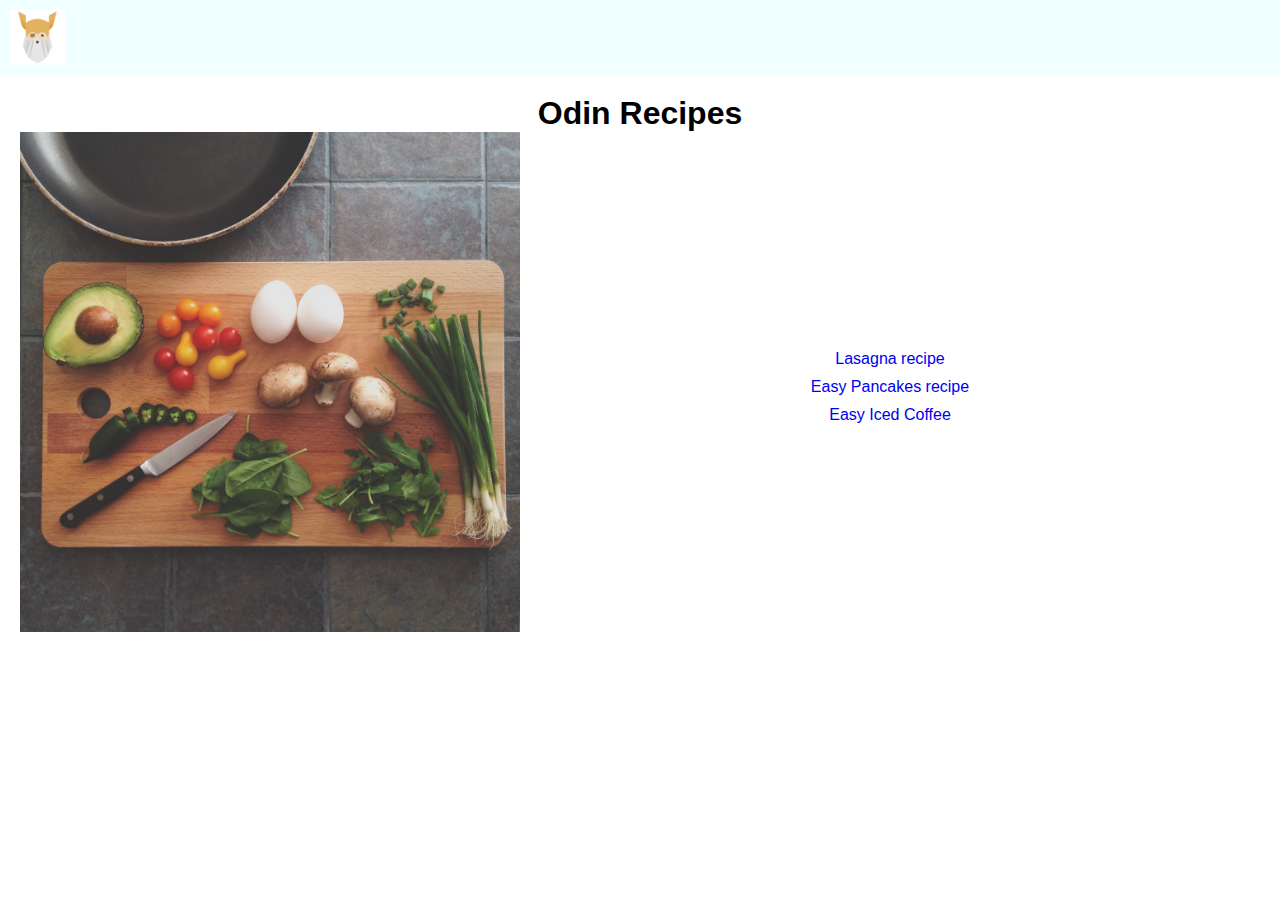
==== index.html @ 7102bffe "Modify navbar and recipe list" ====
<!DOCTYPE html>
<html lang="en">
    <head>
        <meta charset="utf-8">
        <meta name="viewport" content="width=device-width, initial-scale=1.0">
        <meta http-equiv="X-UA-Compatible" content="IE=edge">
        <title>Odin-Recipes</title>
        <!--favicon-->
        <link rel="icon" href="/assets/odinicon.png" type="image/x-icon">
        <link rel="stylesheet" href="style.css">
    </head>
    <body>
        <header class="header">
            <img class="header-image" src="assets/odinicon.png" alt="Odin Logo"/>
            <nav class="navbar">
                <ul class="nav-list">
                    <!--<li class="nav-item"><a href="index.html">Home</a></li>-->
                </ul>
            </nav>
        </header>
        
        <main>
            <h1>Odin Recipes</h1>
            <div class="main-content">
                <img class="main-image" src="assets/recipe.jpg"/>
                <ul class="recipes-list">
                    <li><a href="recipes/lasagna.html">Lasagna recipe</a></li>
                    <li><a href="recipes/easypancakes.html">Easy Pancakes recipe</a></li>
                    <li><a href="recipes/coffee.html">Easy Iced Coffee</a></li>
                </ul>
            
            </div>
            
        </main>
        <footer></footer>
    </body>
</html>
---- style.css ----
*{
    margin:0;
    padding:0;
    box-sizing: border-box;
    font-family: 'Lucida Sans', 'Lucida Sans Regular', 'Lucida Grande', 'Lucida Sans Unicode', Geneva, Verdana, sans-serif;
}


/*Header styles*/
.header{
    background-color: azure;
    display: flex;
    padding:10px;
    justify-content: space-between;
    align-items: center;
}

.header-image{
    width:55px;
    height:55px;
}

.nav-list{
    list-style:none;
    margin:0;
    padding:0;
}
.nav-item{
    margin-right:20px;
    font-weight:bold;
}
.nav-list li a {
    text-decoration: none;
    color: #333;
    font-weight: bold;
}

/*Main content styles*/
main{
    text-align:center;
    padding:20px;
}
.main-content{
    display: flex;
    align-items: center;
    
}
.main-image{
    height:auto;
    width:500px;
}
.recipes-list{
    flex:1;
    list-style:none;
}
.recipes-list li {
    margin-top:10px;
}
.recipes-list li a {
    text-decoration: none;

    
}
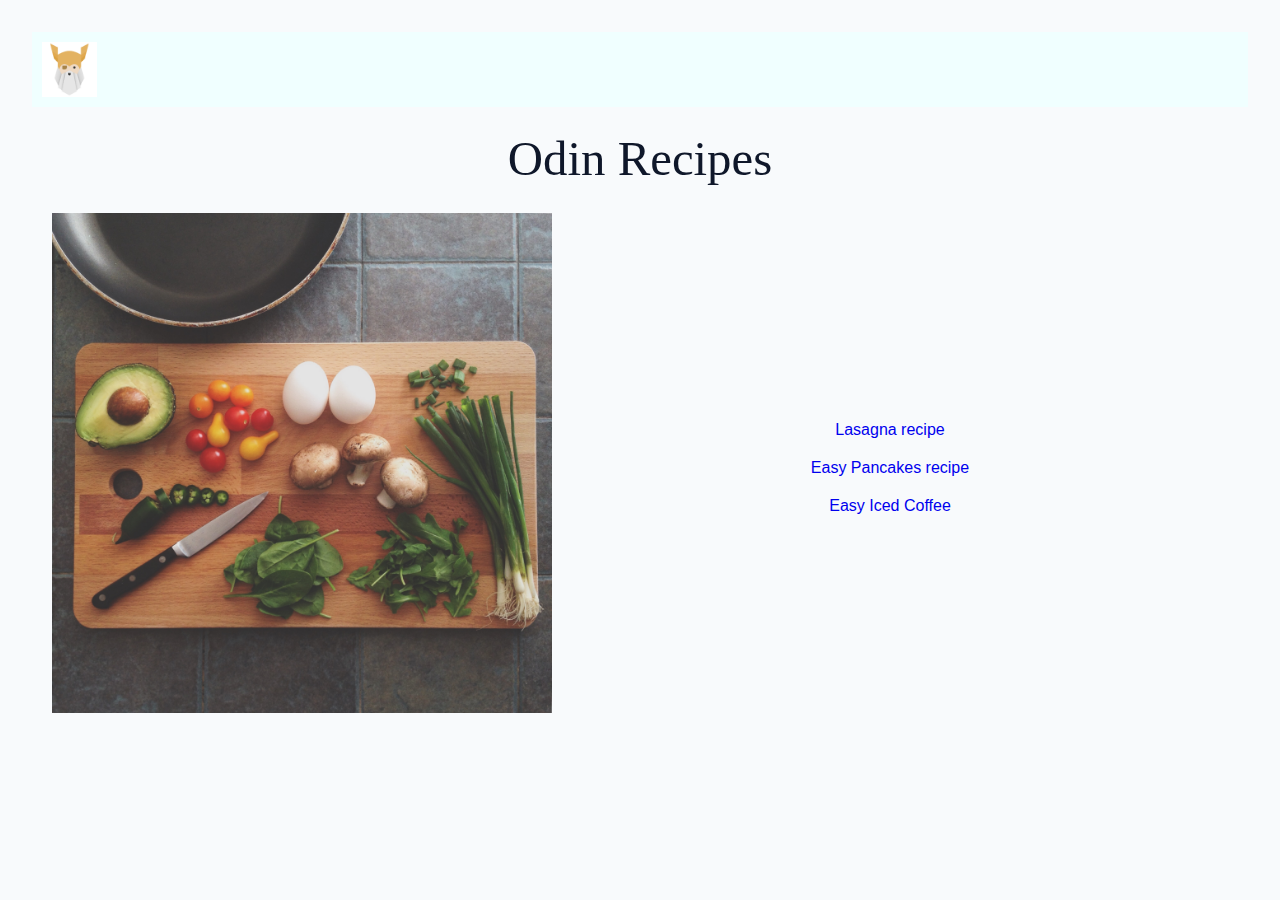
==== commit e5fc7b6b: "Add main.css boilerplate and html links" ====
--- a/index.html
+++ b/index.html
@@ -6,12 +6,18 @@
         <meta http-equiv="X-UA-Compatible" content="IE=edge">
         <title>Odin-Recipes</title>
         <!--favicon-->
-        <link rel="icon" href="/assets/odinicon.png" type="image/x-icon">
-        <link rel="stylesheet" href="style.css">
+        <link rel="icon" href="./assets/img/odinicon.png" type="image/x-icon">
+        <link rel="stylesheet" href="./assets/css/style.css">
+        <!--normalize-->
+        <link rel="stylesheet" href="./css/normalize.css"><!--handles weird default browser settings-->
+        <!--main css-->
+        <link rel="stylesheet" href="./css/main.css">
+        <!--font awesome -->
+        <link rel="stylesheet" href="https://cdnjs.cloudflare.com/ajax/libs/font-awesome/5.14.0/css/all.min.css"
     </head>
     <body>
         <header class="header">
-            <img class="header-image" src="assets/odinicon.png" alt="Odin Logo"/>
+            <img class="header-image" src="./assets/img/odinicon.png" alt="Odin Logo"/>
             <nav class="navbar">
                 <ul class="nav-list">
                     <!--<li class="nav-item"><a href="index.html">Home</a></li>-->
@@ -22,11 +28,11 @@
         <main>
             <h1>Odin Recipes</h1>
             <div class="main-content">
-                <img class="main-image" src="assets/recipe.jpg"/>
+                <img class="main-image" src="./assets/img/recipe.jpg "/>
                 <ul class="recipes-list">
-                    <li><a href="recipes/lasagna.html">Lasagna recipe</a></li>
-                    <li><a href="recipes/easypancakes.html">Easy Pancakes recipe</a></li>
-                    <li><a href="recipes/coffee.html">Easy Iced Coffee</a></li>
+                    <li><a href="./assets/recipes/lasagna.html">Lasagna recipe</a></li>
+                    <li><a href="./assets/recipes/easypancakes.html">Easy Pancakes recipe</a></li>
+                    <li><a href="./assets/recipes/coffee.html">Easy Iced Coffee</a></li>
                 </ul>
             
             </div>
--- a/assets/css/style.css
+++ b/assets/css/style.css
@@ -0,0 +1,63 @@
+*{
+    margin:0;
+    padding:0;
+    box-sizing: border-box;
+    font-family: 'Lucida Sans', 'Lucida Sans Regular', 'Lucida Grande', 'Lucida Sans Unicode', Geneva, Verdana, sans-serif;
+}
+
+
+/*Header styles*/
+.header{
+    background-color: azure;
+    display: flex;
+    padding:10px;
+    justify-content: space-between;
+    align-items: center;
+}
+
+.header-image{
+    width:55px;
+    height:55px;
+}
+
+.nav-list{
+    list-style:none;
+    margin:0;
+    padding:0;
+}
+.nav-item{
+    margin-right:20px;
+    font-weight:bold;
+}
+.nav-list li a {
+    text-decoration: none;
+    color: #333;
+    font-weight: bold;
+}
+
+/*Main content styles*/
+main{
+    text-align:center;
+    padding:20px;
+}
+.main-content{
+    display: flex;
+    align-items: center;
+    
+}
+.main-image{
+    height:auto;
+    width:500px;
+}
+.recipes-list{
+    flex:1;
+    list-style:none;
+}
+.recipes-list li {
+    margin-top:10px;
+}
+.recipes-list li a {
+    text-decoration: none;
+
+    
+}
--- a/css/main.css
+++ b/css/main.css
@@ -0,0 +1,229 @@
+body{
+    padding:2rem 2rem;
+}
+/*typescale fonts */
+@import url('https://fonts.googleapis.com/css?family=Karla:400|Spectral:400');
+
+*,::after,::before{
+    box-sizing: border-box;
+}
+html {font-size: 100%;} /*16px*/
+
+/*css variables*/
+:root{
+      /* colors add others using color palettes and generators*/
+  --primary-100: #e2e0ff;
+  --primary-200: #c1beff;
+  --primary-300: #a29dff;
+  --primary-400: #837dff;
+  --primary-500: #645cff;
+  --primary-600: #504acc;
+  --primary-700: #3c3799;
+  --primary-800: #282566;
+  --primary-900: #141233;
+
+  /* grey --tailwind.css or bootstrap*/
+  --grey-50: #f8fafc;
+  --grey-100: #f1f5f9;
+  --grey-200: #e2e8f0;
+  --grey-300: #cbd5e1;
+  --grey-400: #94a3b8;
+  --grey-500: #64748b;
+  --grey-600: #475569;
+  --grey-700: #334155;
+  --grey-800: #1e293b;
+  --grey-900: #0f172a;
+  /* rest of the colors */
+  --black: #222;
+  --white: #fff;
+  --red-light: #f8d7da;
+  --red-dark: #842029;
+  --green-light: #d1e7dd;
+  --green-dark: #0f5132;
+
+  /*fonts*/
+    --headingFont:'Spectral', serif;
+    --bodyFont:'Karla', 'sans-serif';
+    --smallText:0.7em;
+    /*rest of the vars*/
+    --background-color:var(--grey-50);
+    --textColor:var(--grey-900);
+    --borderRadius:0.25rem;
+    --letterSpacing:1px;
+    --transition:0.3s ease-in-out all;
+    --max-width:1120px;
+    --fixed-width:600px;
+
+    /*box shadow * tailwindcss /
+    * box shadow*/
+    --shadow-1: 0 1px 3px 0 rgba(0, 0, 0, 0.1), 0 1px 2px 0 rgba(0, 0, 0, 0.06);
+    --shadow-2: 0 4px 6px -1px rgba(0, 0, 0, 0.1),
+        0 2px 4px -1px rgba(0, 0, 0, 0.06);
+    --shadow-3: 0 10px 15px -3px rgba(0, 0, 0, 0.1),
+        0 4px 6px -2px rgba(0, 0, 0, 0.05);
+    --shadow-4: 0 20px 25px -5px rgba(0, 0, 0, 0.1),
+        0 10px 10px -5px rgba(0, 0, 0, 0.04);
+
+}
+/*typescale.com*/
+body {
+  background:var(--background-color);
+  font-family: var(--bodyFont);
+  font-weight: 400;
+  line-height: 1.75;
+  color: var(--grey-900);
+}
+
+p {
+    margin-bottom: 1.5rem;
+    max-width:40em;
+}
+
+h1, h2, h3, h4, h5 {
+margin:0;
+  margin-bottom:1.38rem;
+  font-family: var(--headingFont);
+  font-weight: 400;
+  line-height: 1.3;
+  text-transform: capitalize;
+  /*color:var(--red-dark);*/
+}
+
+h1 {
+  margin-top: 0;
+  font-size: 3.052rem;
+}
+h2 {font-size: 2.441rem;}
+h3 {font-size: 1.953rem;}
+h4 {font-size: 1.563rem;}
+h5 {font-size: 1.25rem;}
+small, .text_small {font-size:var(--smallText)}
+a {
+    text-decoration: none;
+}
+ul{
+    list-style-type: none;
+    padding:0;
+}
+/*End of fonts section*/
+
+
+.img{
+    width:100%;
+    display: block;
+    object-fit: cover;/*keep aspet ratio */
+}
+/*buttons*/
+.btn{
+    cursor:pointer;
+    color:var(--white);
+    background: var(--primary-500);
+    border: transparent;
+    border-radius: var(--borderRadius);
+    padding: 0.375rem 0.75 rem;
+    box-shadow: var(--shadow-1);
+    transition: var(--transition);
+    text-transform: capitalize;
+    display: inline-block;
+
+}
+.btn:hover{
+    background: var(--primary-700);
+    box-shadow: var(--shadow);
+}
+.btn-hipster{
+    color:var(--primary-500);
+    background: var(--primary-700);
+}
+
+/*alert messages */
+.alert{
+    padding:0.375rem 0.75rem;
+    margin-bottom:1rem;
+    border-color:transparent;
+    border-radius:var(--borderRadius)
+}
+.alert-danger{
+    color:var(--red-dark);
+    background: var(--red-light);
+}
+.alert-success{
+    color:var(--green-dark);
+    background: var(--green-light);
+}
+
+/*form*/
+.form{
+    width: 90vw;
+    max-width: var(--fixed-width);
+    background: var(--white);
+    border-radius:var(--borderRadius);
+    box-shadow:var(--shadow-2);
+    padding:2rem 2.5rem;
+    margin:3rem auto;
+}
+
+.form-label{
+    display: block;
+    font-size:var(--smallText);
+    margin-bottom:0.5rem;
+    text-transform:capitalize;
+    letter-spacing:var(--letterSpacing)
+
+}
+.form-input,
+.form-textarea{
+    width:100%;
+    padding:0.375rem 0.75rem;
+    border-radius:var(--borderRadius);
+    background: var(--background-color);
+    border:3px solid var(--grey-200);
+
+}
+.form-row{
+    margin-bottom:1rem;
+}
+.form-textarea{
+    height:7rem;
+}
+::placeholder{
+    font-family: inherit;
+    color:var(--grey-400);
+}
+.form-alert{
+    color:var(--red-dark);
+    letter-spacing: var(--letterSpacing);
+    text-transform: capitalize;
+}
+
+/*alert*/
+@keyframes spinner {
+    to {
+        transform:rotate(360deg);
+    }
+}
+.loading{
+    width:6rem;
+    height:6rem;
+    border:5px solid var(--grey-400);
+    border-radius:50%;
+    border-top-color:var(--primary-500);
+    animation:spinner 0.6s linear infinite;
+
+}
+.loading {
+    margin:0 auto;
+}
+.title{
+    text-align: center;
+}
+.title-underline{
+    background:var(--primary-500);
+    width:7rem;
+    height:0.25rem;
+    margin:0 auto;
+}
+.title h2{
+    margin-bottom: 0.25rem;
+    margin-top:-1rem;
+}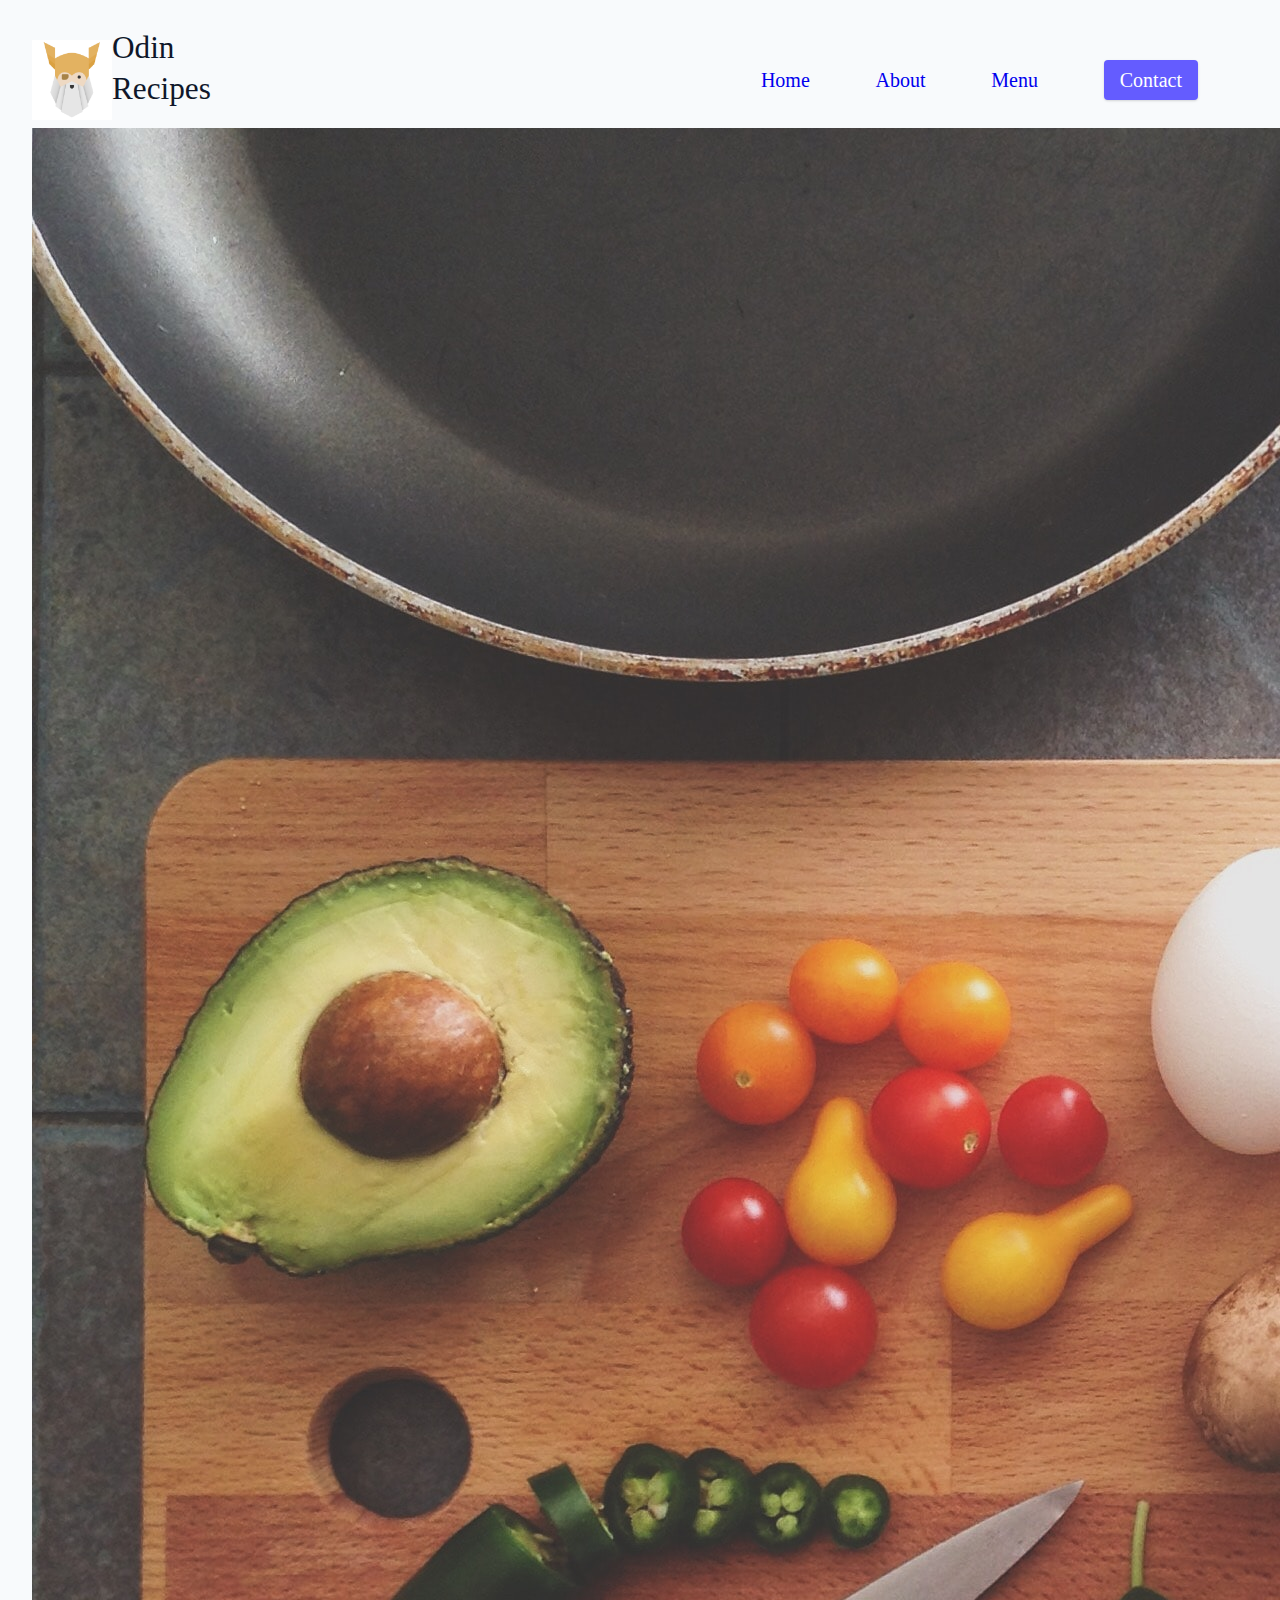
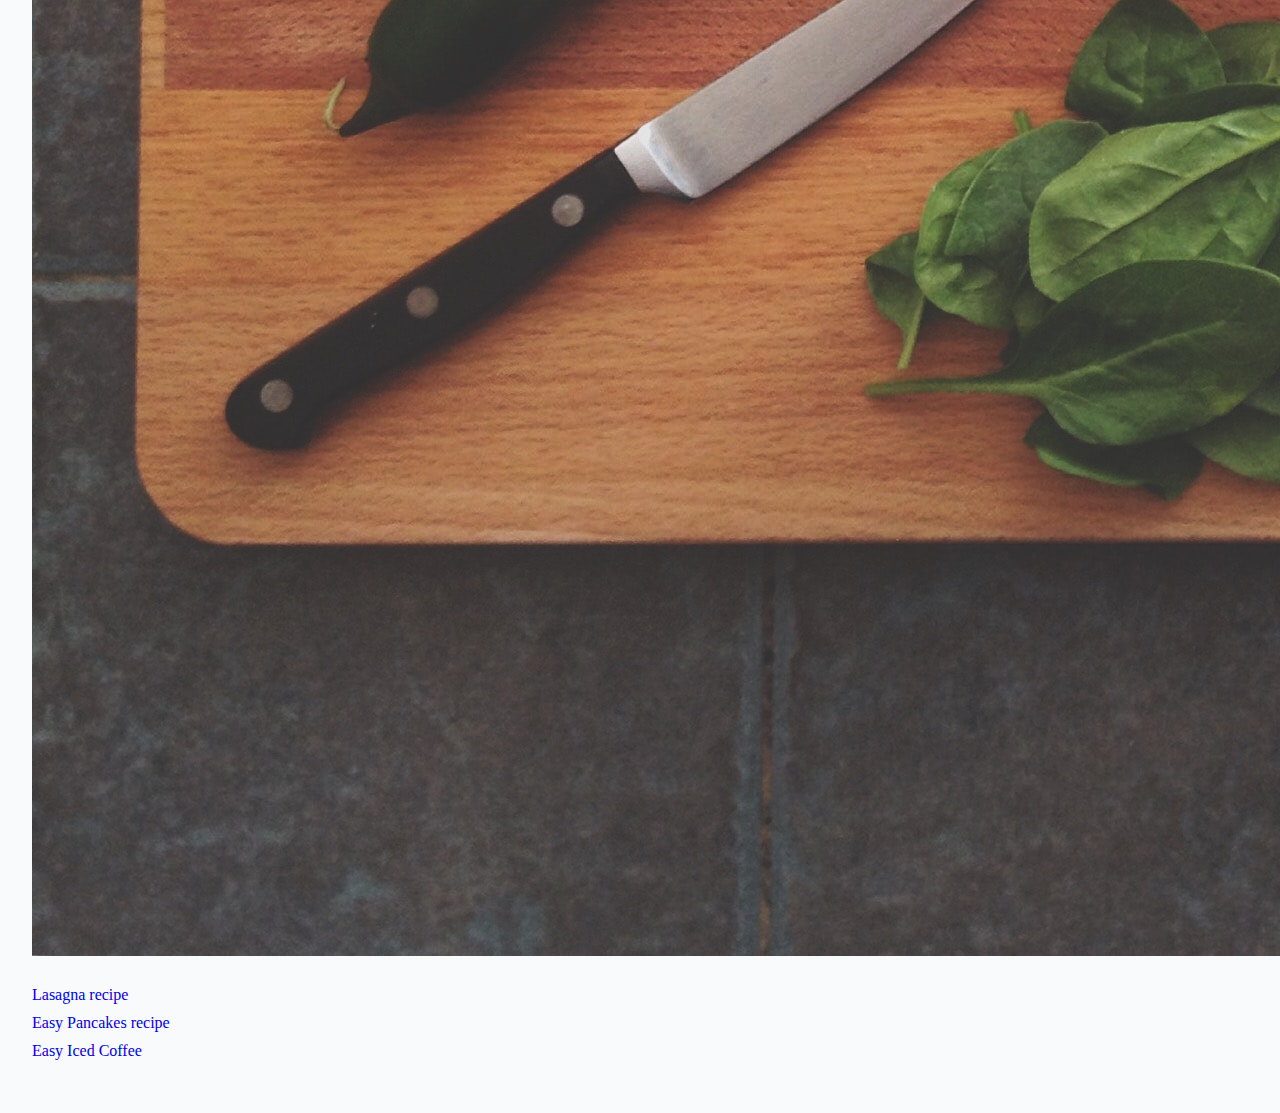
==== commit 5aa679fa: "Modify navbar and remove conflicting main css" ====
--- a/index.html
+++ b/index.html
@@ -7,7 +7,6 @@
         <title>Odin-Recipes</title>
         <!--favicon-->
         <link rel="icon" href="./assets/img/odinicon.png" type="image/x-icon">
-        <link rel="stylesheet" href="./assets/css/style.css">
         <!--normalize-->
         <link rel="stylesheet" href="./css/normalize.css"><!--handles weird default browser settings-->
         <!--main css-->
@@ -16,17 +15,28 @@
         <link rel="stylesheet" href="https://cdnjs.cloudflare.com/ajax/libs/font-awesome/5.14.0/css/all.min.css"
     </head>
     <body>
+        
+        <!-- ==================================== header ============================================== -->
         <header class="header">
-            <img class="header-image" src="./assets/img/odinicon.png" alt="Odin Logo"/>
+            <!-- ================================ navbar ============================================== -->
             <nav class="navbar">
-                <ul class="nav-list">
-                    <!--<li class="nav-item"><a href="index.html">Home</a></li>-->
-                </ul>
+                <div class="navheader">
+                    <img class="header-image" src="./assets/img/odinicon.png" alt="Odin Logo"/>
+                    <h3>Odin Recipes</h3>
+                    <!--links-->
+                        <div class="nav-links">
+                        <a href="index.html" class="nav-link">Home</a>
+                        <a href="about.html" class="nav-link">About</a>
+                        <a href="menu.html" class="nav-link">Menu</a>
+                    <div class="nav-link contact-link">
+                        <a href="contact.html" class="btn">Contact</a>
+                    </div>
             </nav>
+            <!-- ================================= end of navbar===================================== -->
         </header>
         
         <main>
-            <h1>Odin Recipes</h1>
+           
             <div class="main-content">
                 <img class="main-image" src="./assets/img/recipe.jpg "/>
                 <ul class="recipes-list">
--- a/css/main.css
+++ b/css/main.css
@@ -226,4 +226,38 @@
 .title h2{
     margin-bottom: 0.25rem;
     margin-top:-1rem;
-}+}
+
+/* 
++++++++++++++++++++++++++++++++++++++++++++++++++++++++++++++++++++++++++
+Navbar 
+++++++++++++++++++++++++++++++++++++++++++++++++++++++++++++++++++++++++++
+*/
+.header-image{
+    height:80px;
+    width:80px;
+}
+.navheader{
+    height:6rem;
+    display: flex;
+    justify-content: space-between;
+    align-items:center;
+}
+.nav-link{
+    margin-right:50px;
+    font-size:20px;
+}
+.nav-link:hover{
+    color:var(--primary-500);
+}
+.nav-links{
+    display: flex;
+    width:100%;
+    margin-left: 550px;
+    align-items: center;
+    justify-content: space-between;
+}
+.contact-link a{
+    padding:0.15rem 1rem;
+}
+
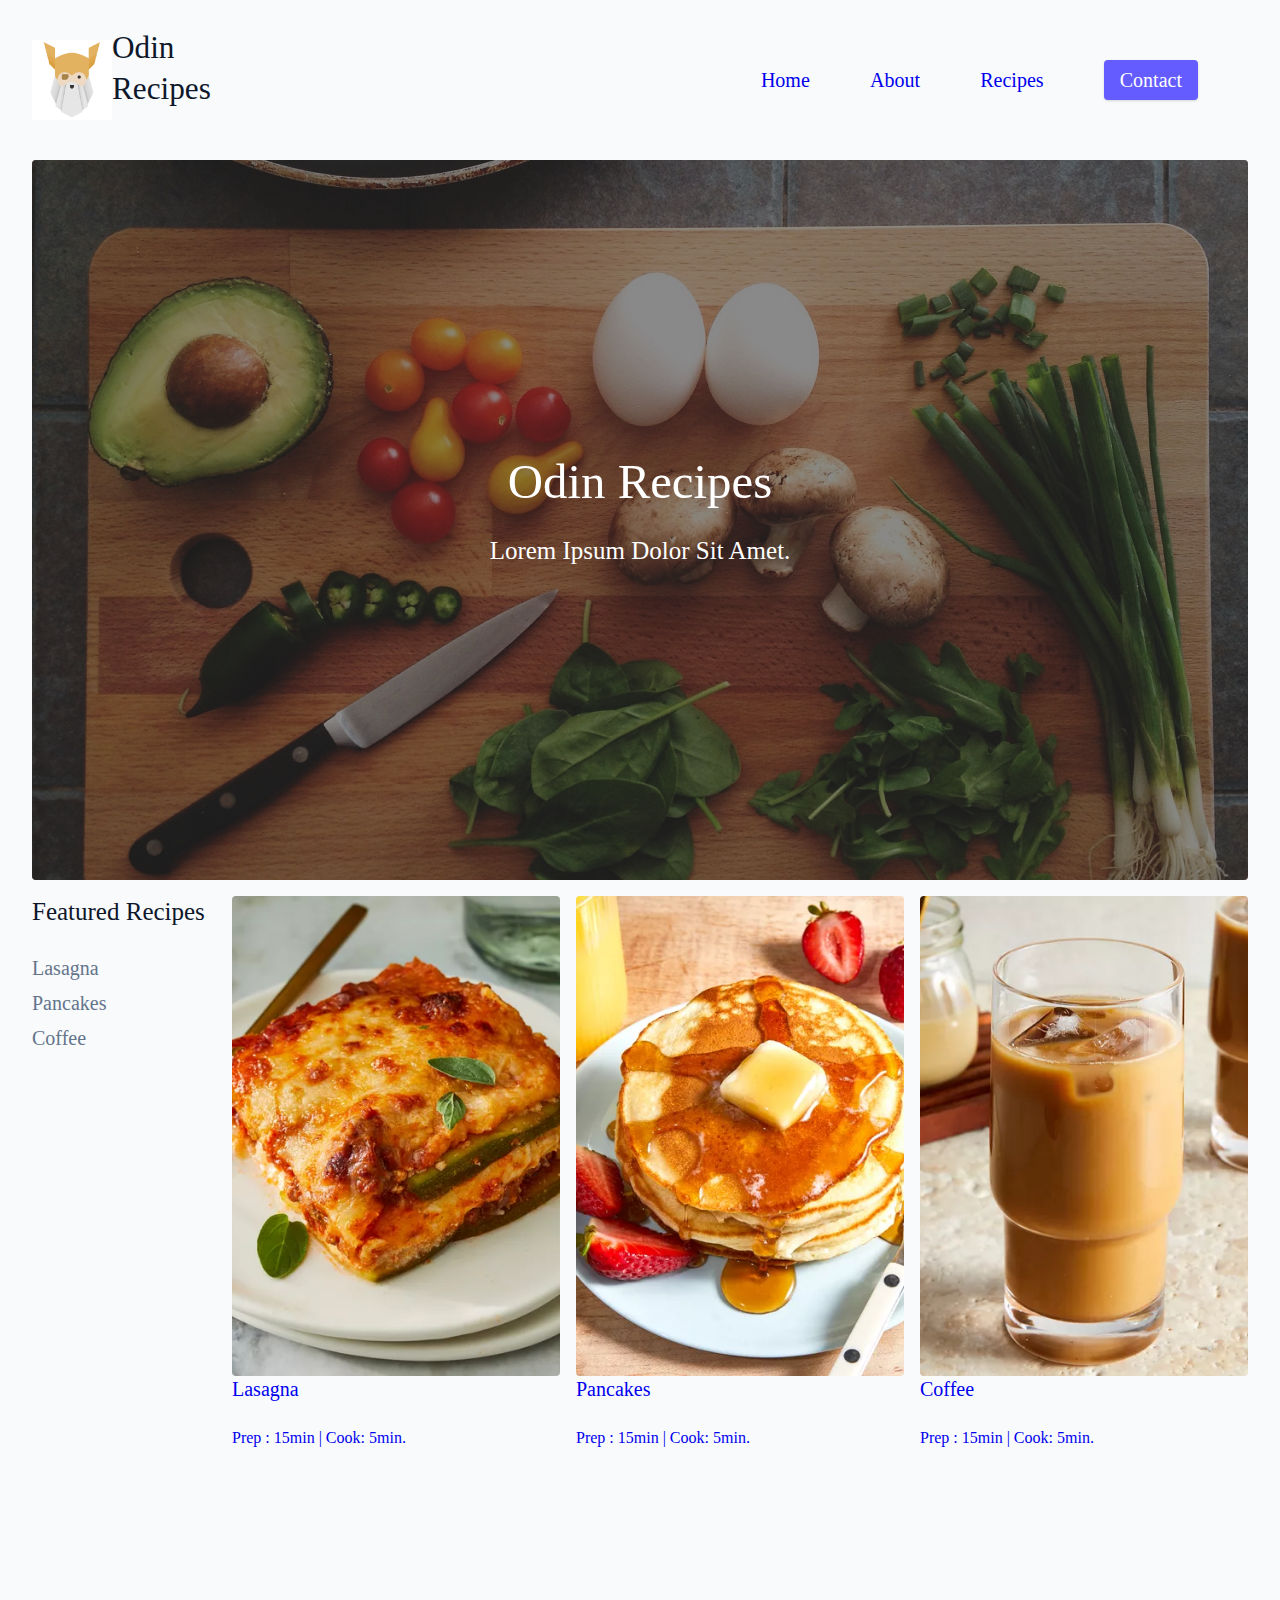
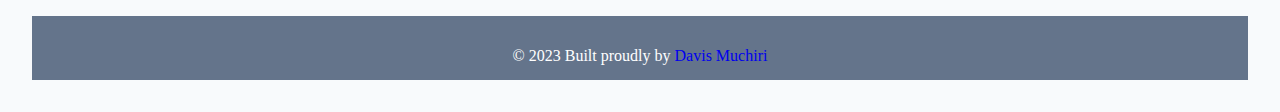
==== commit 3398e418: "style the main page(index.html)" ====
--- a/index.html
+++ b/index.html
@@ -27,27 +27,69 @@
                         <div class="nav-links">
                         <a href="index.html" class="nav-link">Home</a>
                         <a href="about.html" class="nav-link">About</a>
-                        <a href="menu.html" class="nav-link">Menu</a>
+                        <a href="menu.html" class="nav-link">Recipes</a>
                     <div class="nav-link contact-link">
                         <a href="contact.html" class="btn">Contact</a>
                     </div>
             </nav>
             <!-- ================================= end of navbar===================================== -->
         </header>
-        
-        <main>
-           
-            <div class="main-content">
-                <img class="main-image" src="./assets/img/recipe.jpg "/>
-                <ul class="recipes-list">
-                    <li><a href="./assets/recipes/lasagna.html">Lasagna recipe</a></li>
-                    <li><a href="./assets/recipes/easypancakes.html">Easy Pancakes recipe</a></li>
-                    <li><a href="./assets/recipes/coffee.html">Easy Iced Coffee</a></li>
-                </ul>
-            
-            </div>
+        <!-- ====================================main ===============================================-->
+        <main class="main">
+            <!-- =================================header ==============================================-->
+            <header class="hero">
+                <div class="hero-container">
+                    <div class="hero-text">
+                        <h1>Odin Recipes</h1>
+                        <h4>Lorem ipsum dolor sit amet.</h4>
+                    </div>
+                </div>
+            </header>
+            <!-- =================================end of header ======================================= -->
+
+            <section class="menu-container">
+                <!-- =============================recipes-container ======================================= -->
+                <div class="recipes-container">
+                    <h4>Featured Recipes</h4>
+                    <div class="recipe-list">
+                        <a href="./assets/recipes/lasagna.html">Lasagna</a>
+                        <a href="./assets/recipes/easypancakes.html">Pancakes</a>
+                        <a href="./assets/recipes/coffee.html">Coffee</a>
+                    </div>
+                </div>
+                <!-- ============================== end of recipes-container ===============================-->
+
+                <!-- =============================recipes-grid ==============================================-->
+                <div class="grid-container">
+                    <!--single recipe-->
+                    <a href="./assets/recipes/lasagna.html" class="recipe">
+                        <img src="./assets/img/recipe-1.jpeg" alt="food" class="img recipe-img"/>
+                        <h5>Lasagna</h5>
+                        <p>Prep : 15min | Cook: 5min.</p>
+                    </a>
+                    <!--single recipe-->
+                    <a href="./assets/recipes/easypancakes.html" class="recipe">
+                        <img src="./assets/img/recipe-2.jpeg" alt="food" class="img recipe-img"/>
+                        <h5>Pancakes</h5>
+                        <p>Prep : 15min | Cook: 5min.</p>
+                    </a>
+                    <!--single recipe-->
+                    <a href="./assets/recipes/coffee.html" class="recipe">
+                        <img src="./assets/img/recipe-3.jpeg" alt="food" class="img recipe-img"/>
+                        <h5>Coffee</h5>
+                        <p>Prep : 15min | Cook: 5min.</p>
+                    </a>
+                </div>
+               
+            </section>
+
+
             
         </main>
-        <footer></footer>
+        <footer class="page-footer">
+            <p> &copy; <span>2023</span>
+            Built proudly by <a href="#">Davis Muchiri</a>
+            </p>
+        </footer>
     </body>
 </html>--- a/css/main.css
+++ b/css/main.css
@@ -261,3 +261,100 @@
     padding:0.15rem 1rem;
 }
 
+/*
++++++++++++++++++++++++++++++++++++++++++++++++++++++++++++++++++++
+Main
++++++++++++++++++++++++++++++++++++++++++++++++++++++++++++++++++++
+*/
+.main{
+    margin:0 auto;
+    padding-top:2rem;
+    min-height:calc(100vh - (6rem + 4rem));/*take 100% - (nav+footer)*/
+}
+
+/*
++++++++++++++++++++++++++++++++++++++++++++++++++++++++++++++++++++
+Hero
+*/
+.hero{
+    height:80vh;
+    background:url(../assets/img/recipe.jpg) center/cover;
+    margin-bottom: 1rem;
+    border-radius: var(--borderRadius);
+    position: relative;
+}
+.hero-container{
+    position: absolute;
+    height:100%;
+    width:100%;
+    top:0;
+    left:0;
+    background: rgba(0, 0, 0, 0.4);
+    border-radius: var(--borderRadius);
+    display: flex;
+    align-items: center;
+    justify-content: center;
+}
+.hero-text{
+    text-align: center;
+    color:white;
+}
+
+/*
++++++++++++++++++++++++++++++++++++++++++++++++++++++++++++++++++++++++
+Recipes
++++++++++++++++++++++++++++++++++++++++++++++++++++++++++++++++++++++++
+*/
+.menu-container{
+    display: grid;
+    grid-template-columns: 200px 1fr;
+    height:80vh;
+}
+.recipes-container{
+    display: flex;
+    flex-direction: column;
+  
+}
+.grid-container{
+    display:grid;
+    gap:2rem 1rem;
+    grid-template-columns: 1fr 1fr 1fr;
+}
+.recipe-list{
+    display: grid;
+}
+.recipe-list a{
+    color:var(--grey-500);
+    display:block;
+    font-size: 20px;
+}
+.recipe-list a:hover{
+    color:var(--primary-500);
+}
+.recipe{
+    display: block;
+}
+.recipe-img{
+    height:30rem;
+    border-radius: var(--borderRadius);
+}
+
+
+
+/*
++++++++++++++++++++++++++++++++++++++++++++++++++++++++++++++++++++
+Footer
++++++++++++++++++++++++++++++++++++++++++++++++++++++++++++++++++++
+*/
+.page-footer{
+   background: var(--grey-500);
+   height:4rem;
+   color:var(--white);
+   display: flex;
+   align-items: center;
+   justify-content: center;
+   margin-bottom: 0;
+}
+.page-footer p{
+    margin-bottom: 0;
+}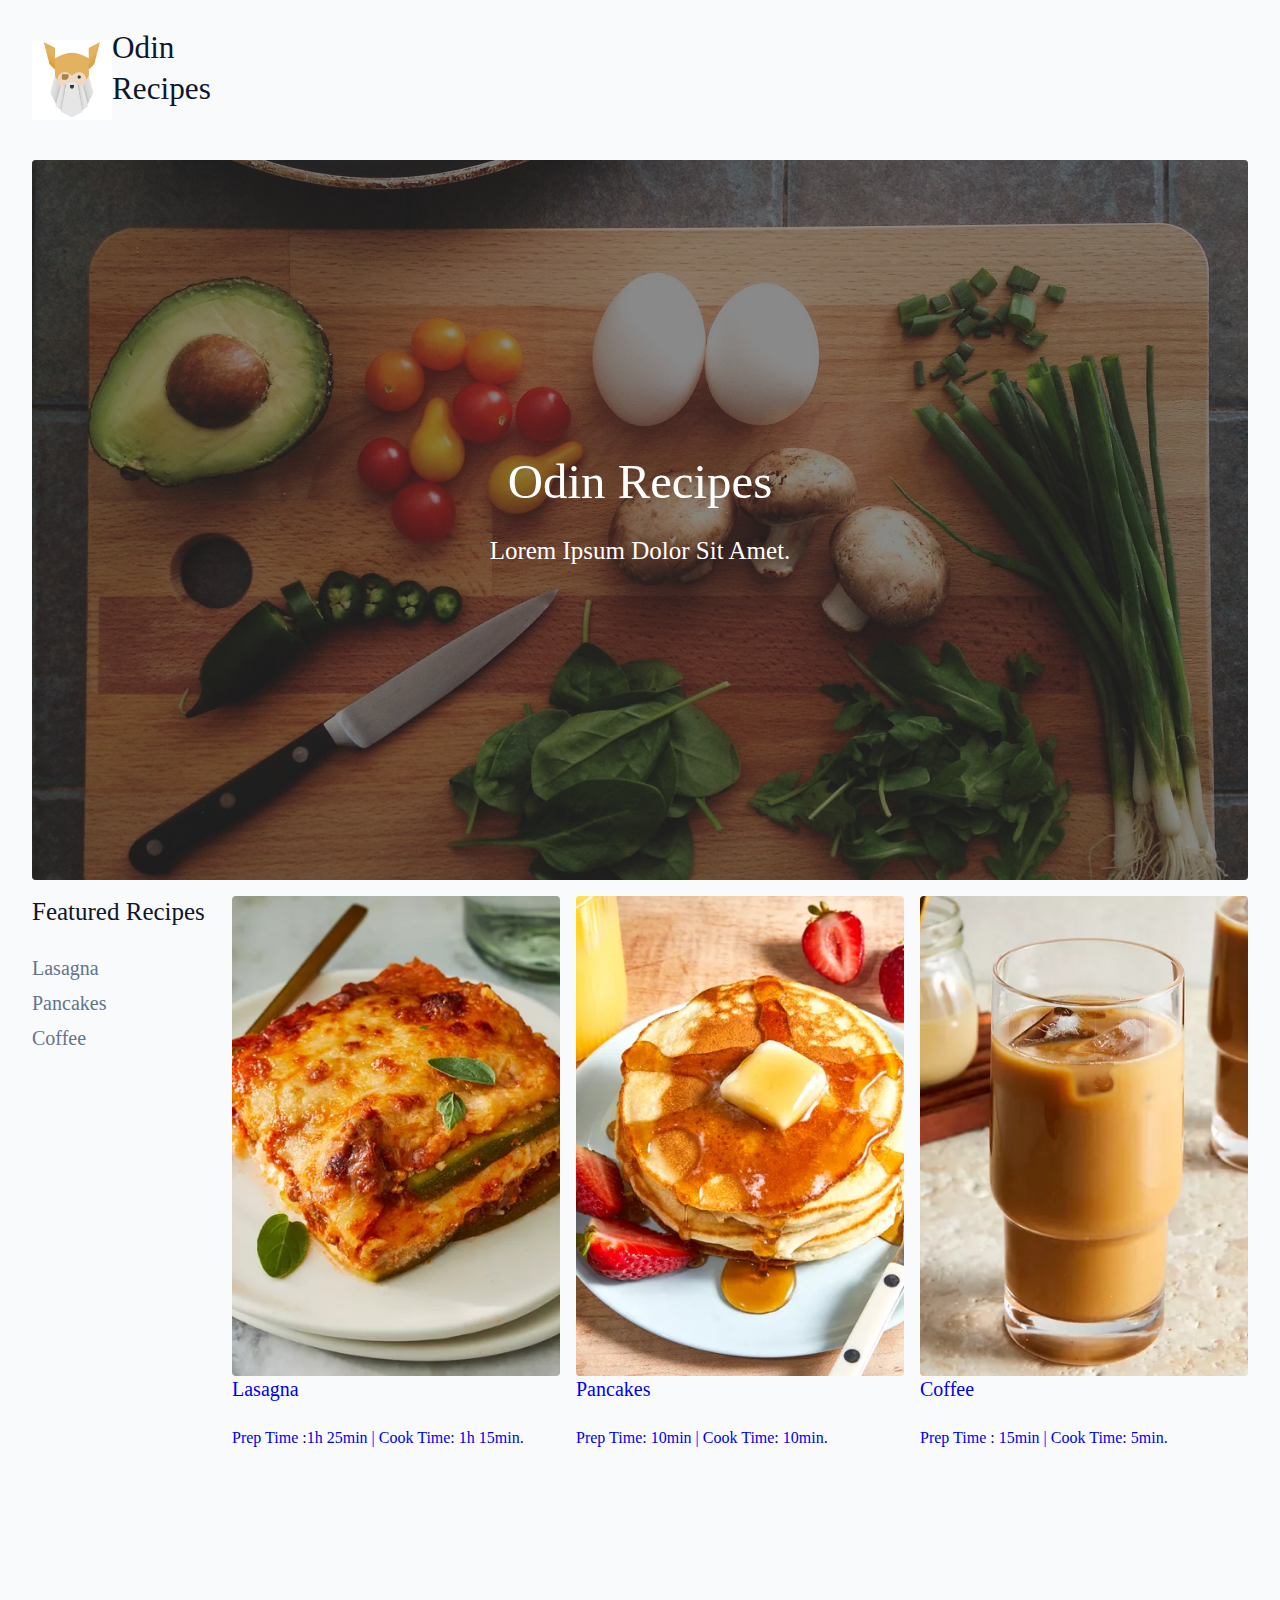
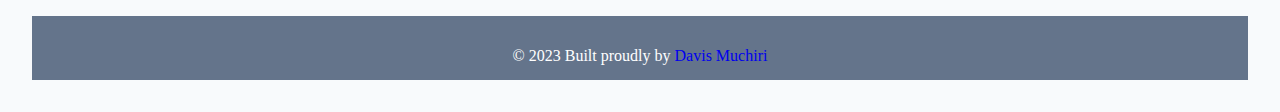
==== commit b76e1353: "Restructure project and apply main structure to all pages" ====
--- a/index.html
+++ b/index.html
@@ -24,13 +24,10 @@
                     <img class="header-image" src="./assets/img/odinicon.png" alt="Odin Logo"/>
                     <h3>Odin Recipes</h3>
                     <!--links-->
-                        <div class="nav-links">
-                        <a href="index.html" class="nav-link">Home</a>
-                        <a href="about.html" class="nav-link">About</a>
-                        <a href="menu.html" class="nav-link">Recipes</a>
-                    <div class="nav-link contact-link">
-                        <a href="contact.html" class="btn">Contact</a>
-                    </div>
+                    <div class="nav-links">
+                        <!--add more links for navbar.For the assignment i dont really need one-->
+                        <!--<a href="index.html" class="nav-link">Home</a>-->
+                    </div>        
             </nav>
             <!-- ================================= end of navbar===================================== -->
         </header>
@@ -52,9 +49,9 @@
                 <div class="recipes-container">
                     <h4>Featured Recipes</h4>
                     <div class="recipe-list">
-                        <a href="./assets/recipes/lasagna.html">Lasagna</a>
-                        <a href="./assets/recipes/easypancakes.html">Pancakes</a>
-                        <a href="./assets/recipes/coffee.html">Coffee</a>
+                        <a href="./recipes/lasagna.html">Lasagna</a>
+                        <a href="./recipes/easypancakes.html">Pancakes</a>
+                        <a href="./recipes/coffee.html">Coffee</a>
                     </div>
                 </div>
                 <!-- ============================== end of recipes-container ===============================-->
@@ -65,19 +62,19 @@
                     <a href="./assets/recipes/lasagna.html" class="recipe">
                         <img src="./assets/img/recipe-1.jpeg" alt="food" class="img recipe-img"/>
                         <h5>Lasagna</h5>
-                        <p>Prep : 15min | Cook: 5min.</p>
+                        <p>Prep Time :1h 25min | Cook Time: 1h 15min.</p>
                     </a>
                     <!--single recipe-->
                     <a href="./assets/recipes/easypancakes.html" class="recipe">
                         <img src="./assets/img/recipe-2.jpeg" alt="food" class="img recipe-img"/>
                         <h5>Pancakes</h5>
-                        <p>Prep : 15min | Cook: 5min.</p>
+                        <p>Prep Time: 10min | Cook Time: 10min.</p>
                     </a>
                     <!--single recipe-->
                     <a href="./assets/recipes/coffee.html" class="recipe">
                         <img src="./assets/img/recipe-3.jpeg" alt="food" class="img recipe-img"/>
                         <h5>Coffee</h5>
-                        <p>Prep : 15min | Cook: 5min.</p>
+                        <p>Prep Time : 15min | Cook Time: 5min.</p>
                     </a>
                 </div>
                
--- a/css/main.css
+++ b/css/main.css
@@ -240,7 +240,6 @@
 .navheader{
     height:6rem;
     display: flex;
-    justify-content: space-between;
     align-items:center;
 }
 .nav-link{
@@ -255,12 +254,8 @@
     width:100%;
     margin-left: 550px;
     align-items: center;
-    justify-content: space-between;
-}
-.contact-link a{
-    padding:0.15rem 1rem;
-}
-
+    /*justify-content:space-between*/
+}
 /*
 +++++++++++++++++++++++++++++++++++++++++++++++++++++++++++++++++++
 Main
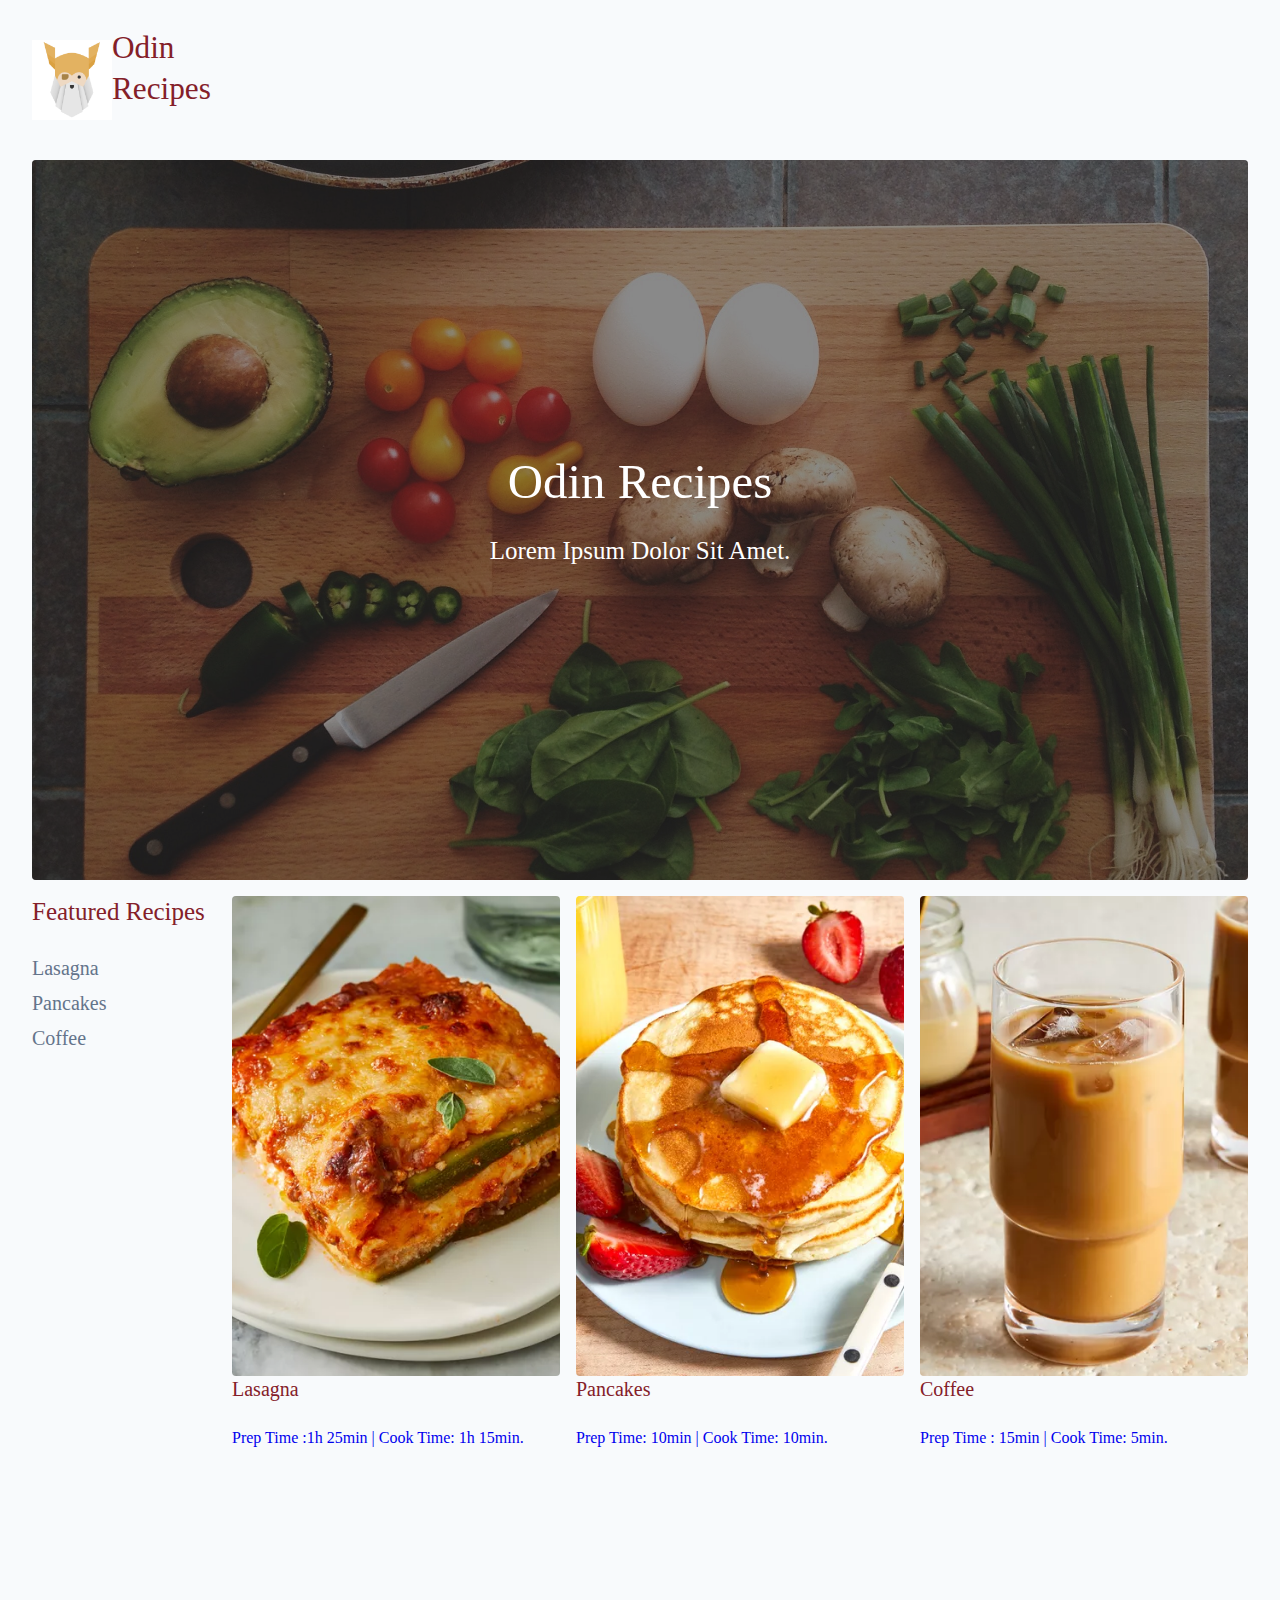
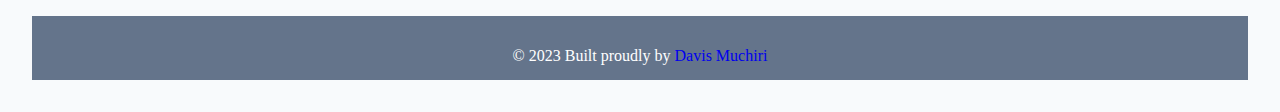
==== commit b4992938: "Style individual recipe pages" ====
--- a/index.html
+++ b/index.html
@@ -37,8 +37,8 @@
             <header class="hero">
                 <div class="hero-container">
                     <div class="hero-text">
-                        <h1>Odin Recipes</h1>
-                        <h4>Lorem ipsum dolor sit amet.</h4>
+                        <h1 style="color: white;">Odin Recipes</h1>
+                        <h4 style="color: white;">Lorem ipsum dolor sit amet.</h4>
                     </div>
                 </div>
             </header>
@@ -59,19 +59,19 @@
                 <!-- =============================recipes-grid ==============================================-->
                 <div class="grid-container">
                     <!--single recipe-->
-                    <a href="./assets/recipes/lasagna.html" class="recipe">
+                    <a href="./recipes/lasagna.html" class="recipe">
                         <img src="./assets/img/recipe-1.jpeg" alt="food" class="img recipe-img"/>
                         <h5>Lasagna</h5>
                         <p>Prep Time :1h 25min | Cook Time: 1h 15min.</p>
                     </a>
                     <!--single recipe-->
-                    <a href="./assets/recipes/easypancakes.html" class="recipe">
+                    <a href="./recipes/easypancakes.html" class="recipe">
                         <img src="./assets/img/recipe-2.jpeg" alt="food" class="img recipe-img"/>
                         <h5>Pancakes</h5>
                         <p>Prep Time: 10min | Cook Time: 10min.</p>
                     </a>
                     <!--single recipe-->
-                    <a href="./assets/recipes/coffee.html" class="recipe">
+                    <a href="./recipes/coffee.html" class="recipe">
                         <img src="./assets/img/recipe-3.jpeg" alt="food" class="img recipe-img"/>
                         <h5>Coffee</h5>
                         <p>Prep Time : 15min | Cook Time: 5min.</p>
--- a/css/main.css
+++ b/css/main.css
@@ -86,7 +86,7 @@
   font-weight: 400;
   line-height: 1.3;
   text-transform: capitalize;
-  /*color:var(--red-dark);*/
+  color:var(--red-dark);
 }
 
 h1 {
@@ -334,7 +334,41 @@
     border-radius: var(--borderRadius);
 }
 
-
+/*
++++++++++++++++++++++++++++++++++++++++++++++++++++++++++++++++++++
+Recipes html
++++++++++++++++++++++++++++++++++++++++++++++++++++++++++++++++++++
+*/
+.recipe-hero{
+    display: grid;
+    gap:3rem;
+    grid-template-columns: 4fr 5fr;
+}
+.recipe-hero-img{
+    height:450px;
+    border-radius: var(--borderRadius);
+}
+.recipe-icons {
+    display: grid;
+    grid-template-columns: repeat(2, 1fr);
+    gap: 1rem;
+    color:var(--primary-500);
+}
+
+.recipe-content {
+    margin-top: 40px;
+    display: flex;
+    flex-direction: row;
+    justify-content: space-between;
+    width: 85%;
+}
+.column-head{
+    flex: 1; 
+    padding:20px;
+}
+.recipe-content ul {
+    border-right: 1px solid #ccc; 
+}
 
 /*
 +++++++++++++++++++++++++++++++++++++++++++++++++++++++++++++++++++
